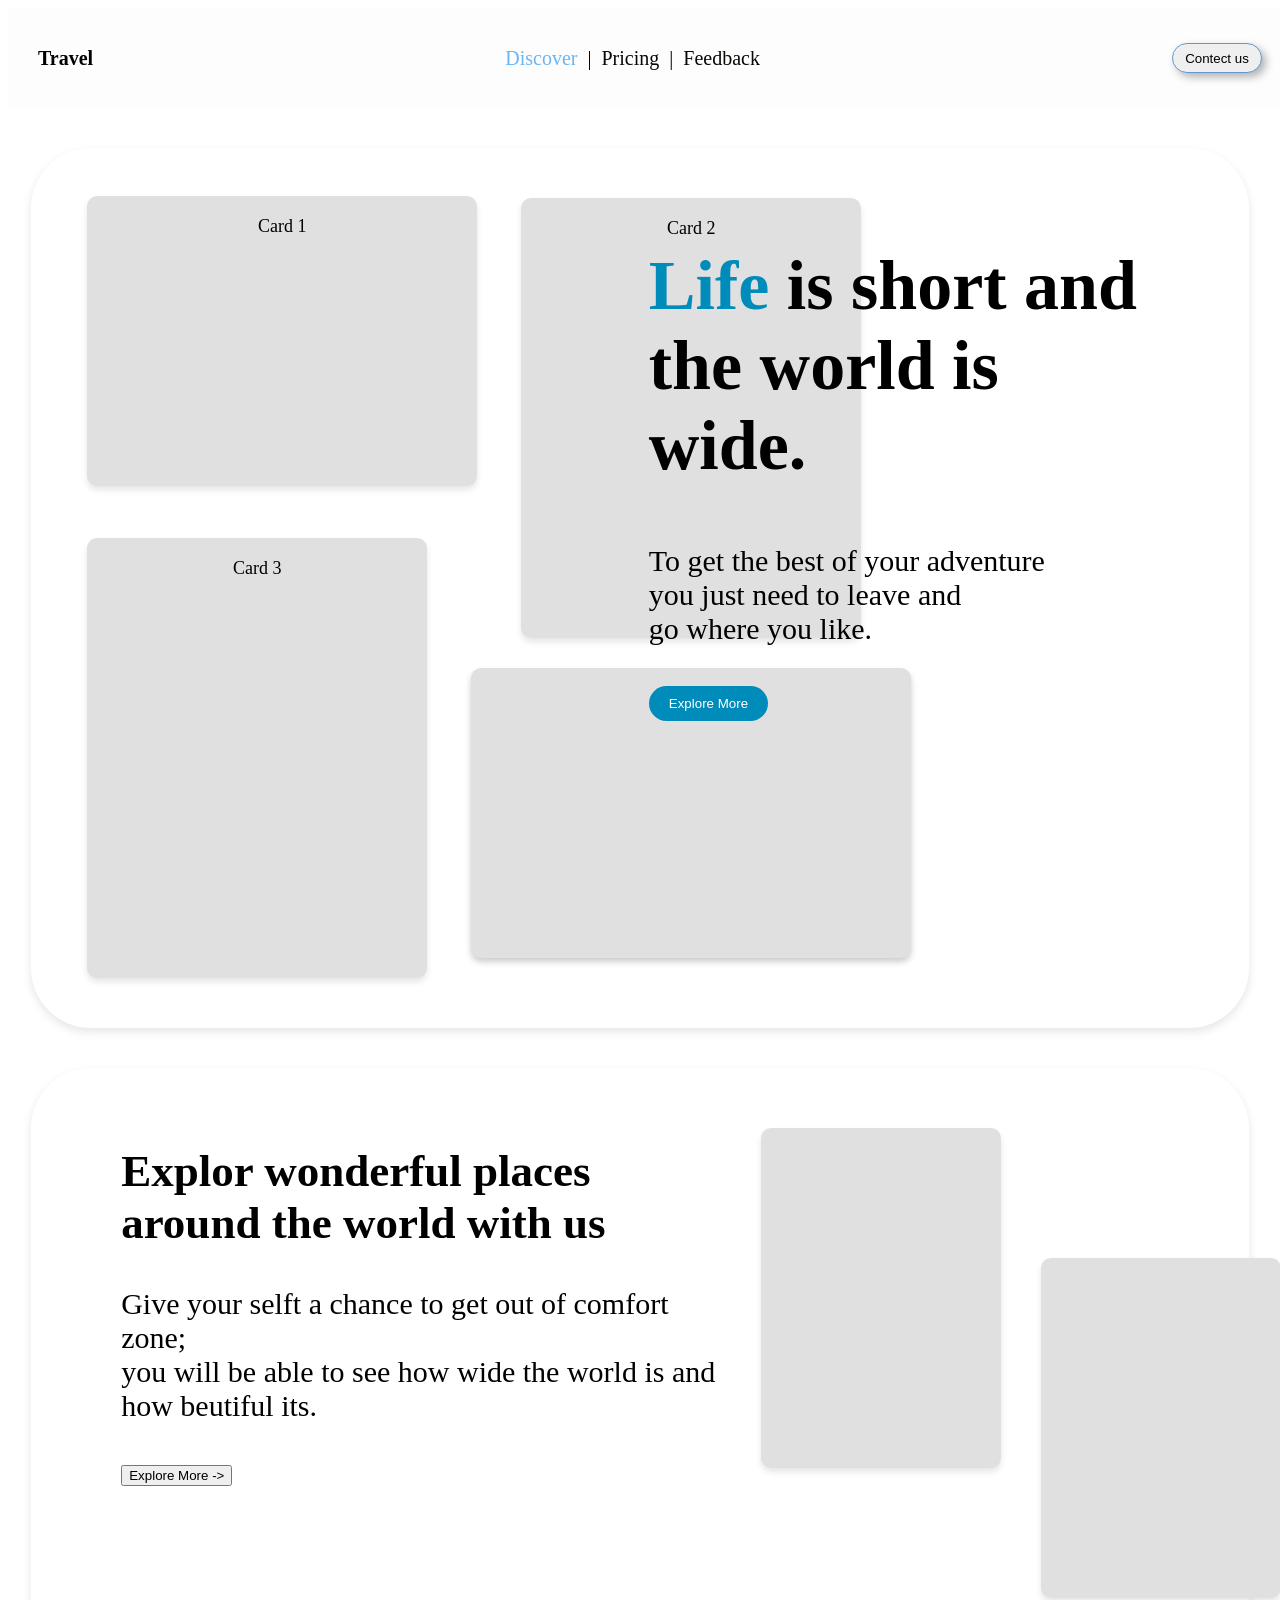
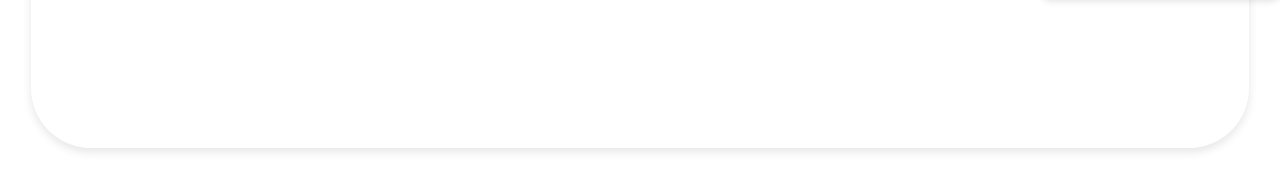
==== index.html @ d454048b "Davit" ====
<!DOCTYPE html>
<html lang="en">
<head>
    <meta charset="UTF-8">
    <meta name="viewport" content="width=device-width, initial-scale=1.0">
    <title>HomeWork003</title>
    <link rel="stylesheet" href="./Style.css/index.css">
</head>
<body>
    <nav class="link ">
       
            
       <div><p class="Bt1">Travel</p></div>
        

       <div> <a href="" class="a1">Discover</a>
        <P>|</P>
        <a href="" class="a2">Pricing</a>
        <p>|</p>
        <a href="" class="a3">Feedback</a></div>
       
      <div>  <button class="Bt2">Contect us</button></div>
          
     
    </nav>

    <section>
        <div class="sidebar">
            <a href="#" class="active">Latest</a>
            <a href="#">Popular</a>
            <a href="#">All</a>
        </div>
        
         <div class="container">
            
            <div class="content">
                <div class="card1">Card 1</div>
                <div class="card2">Card 2</div>
                <div class="card3">Card 3</div>
                <div class="card4">Card 4</div>
            </div>
            <div class="text-section">
                <h1><span style="color: #008cba;">Life</span> is short and the world is wide.</h1>
                <p class="text2">To get the best of your adventure <br> you just need to leave and <br> go where you like.</p>
                <button class="explore-btn">Explore More</button>
                
            </div>
    </section>


    <section>
        <div class="container-section2">
            <div class="section2-text">
                <h1>Explor wonderful places <br>around the world with us </h1>
                <p>Give your selft a chance to get out of comfort zone;<br>
                you will be able to see how wide the world is and <br>how beutiful its.</p>
                <button>Explore More -></button>
            </div>
            <div class="secction2-img">
                <div class="section2-div1"></div>
                <div class="section2-div2"></div>
                <div class="section2-div3"></div>
            </div>
        </div>
    </section>
</body>
</html>
---- Style.css/index.css ----
.link {
    display: flex;
    justify-content: space-between;
    align-items: center;
    width: 100%;
    background-color: #f1f1f12e;
    padding: 10px;
    height: 80px;
    position: sticky; 
    top: 0; 
    z-index: 10; 
   
}


.link div {
  
    padding: 20px 20px;
    text-align: center;
    font-size: 20px;
    display: flex;
    align-items: center;
}


.a1{
    text-decoration: none;
    color: #6ab6f4;
    font-size: 20px;
    margin: 0 10px;
}
.a2{
    text-decoration: none;
    color:#080804;
    font-size: 20px;
    margin: 0 10px;
}
.a3{
    text-decoration: none;
    color:#080804;
    font-size: 20px;
    margin: 0 10px;
}
a:hover{
   text-decoration: underline;
}

.Bt1{
    font-weight: bold;
    font-size: 20px;

}

.Bt2{
    border: 1px solid #6397d2;
    width: 90px;
    height: 30px;
    border-radius: 20px;
    box-shadow: 4px 4px 8px rgba(0, 0, 0, 0.3);
}
.Bt2:hover{
    background-color: #6ab6f4;
    color: #fcfefe;
}
.container {
    position: relative;
    width: 90%;
    max-width: 1600px;
    margin: 40px auto;
    background-color: #ffffff;
    border-radius: 10px;
    box-shadow: 0px 4px 10px rgba(0, 0, 0, 0.1);
    padding: 40px;
    border-radius: 60px;
    height: 800px;
}
.sidebar {
    margin-left: 40px;
    position: absolute;
    left: 20px;
    top: 50%;
    display: flex;
    flex-direction: row;
    gap: 10px;
    text-align: center;
    writing-mode: sideways-lr;
}
.sidebar a {
    text-decoration: none;
    color: black;
    padding: 10px;
    font-weight: bold;
    border-radius: 5px;
}

.content {
    position: relative;
    justify-content: center;
    gap: 20px;
    padding-left: 100px;
    max-width: 500px;
}

.text-section {
    width: 700px;
    position: absolute;
    right: 100px;
    max-width: 400px;
    text-align: left;
    max-width: 500px;
    
    
}
.text-section h1 {
   
    font-size: 70px;
    font-weight: bold;
}
.text-section h1 span {
    color: #008cba;
}
.text2{
    font-size:30px ;
}
.explore-btn {
    background-color: #008cba;
    color: white;
    padding: 10px 20px;
    border: none;
    border-radius: 20px;
    cursor: pointer;
    margin-top: 10px;
}
.controls {
    display: flex;
    gap: 10px;
    margin-top: 20px;
}
.circle {
    width: 10px;
    height: 10px;
    border-radius: 50%;
    background-color: #008cba;
    cursor: pointer;
}
.card1 {
    width: 350px;
    height: 250px;
    background-color: #e0e0e0;
    border-radius: 10px;
    padding: 20px;
    text-align: center;
    box-shadow: 0 4px 6px rgba(0, 0, 0, 0.1);
    position: absolute;
    top: 8px;
    left: 16px;
    font-size: 18px;
}
.card2 {
    width: 300px;
    height: 400px;
    background-color: #e0e0e0;
    border-radius: 10px;
    padding: 20px;
    text-align: center;
    box-shadow: 0 4px 6px rgba(0, 0, 0, 0.1);
    position: absolute;
    top: 10px;
    left: 450px;
    font-size: 18px;
}
.card3 {
    width: 300px;
    height: 400px;
    background-color: #e0e0e0;
    border-radius: 10px;
    padding: 20px;
    text-align: center;
    box-shadow: 0 4px 6px rgba(0, 0, 0, 0.1);
    position: absolute;
    top: 350px;
    left: 16px;
    font-size: 18px;
}
.card4 {
    width: 400px;
    height: 250px;
    background-color: #e0e0e0;
    border-radius: 10px;
    padding: 20px;
    text-align: center;
    box-shadow: 0 4px 6px rgba(0, 0, 0, 0.2);
    position: absolute;
    top: 480px;
    left: 400px;
    font-size: 18px;
}

 
.container-section2{
    position: relative;
    width: 90%;
    max-width: 1600px;
    margin: 40px auto;
    background-color: #ffffff;
    border-radius: 10px;
    box-shadow: 0px 4px 10px rgba(0, 0, 0, 0.1);
    padding: 40px;
    border-radius: 60px;
    height: 600px;
}
.section2-text{
    width: 600px;
    position: absolute;
    left: 90px;
    display: inline-block;
    text-align: left;
    max-width: 600px;
    font-size: 30px;

}

.secction2-img{
    width: 800px;
    position: absolute;
    left: 330px;
    max-width: 800px;
    text-align: center;
    display: inline-block;
    
}
.section2-div1{
    width: 200px;
    height: 300px;
    background-color: #e0e0e0;
    border-radius: 10px;
    padding: 20px;
    box-shadow: 0 4px 6px rgba(0, 0, 0, 0.1);
    position: absolute;
    top: 20px;
    font-size: 18px;
    display: inline-block;


}
.section2-div2{
      width: 200px;
    height: 300px;
    background-color: #e0e0e0;
    border-radius: 10px;
    padding: 20px;
    box-shadow: 0 4px 6px rgba(0, 0, 0, 0.1);
    position: absolute;
    top: 150px;
    font-size: 18px;
    display: inline-block;
    left: 680px;
    
    
}
.section2-div3{
    width: 200px;
    height: 300px;
    background-color: #e0e0e0;
    border-radius: 10px;
    padding: 20px;
    box-shadow: 4px 4px 6px rgba(0, 0, 0, 0.345);
    position: absolute;
    top: 80px;
    font-size: 18px;
    display: inline-block;
    left: 950px;
    
}
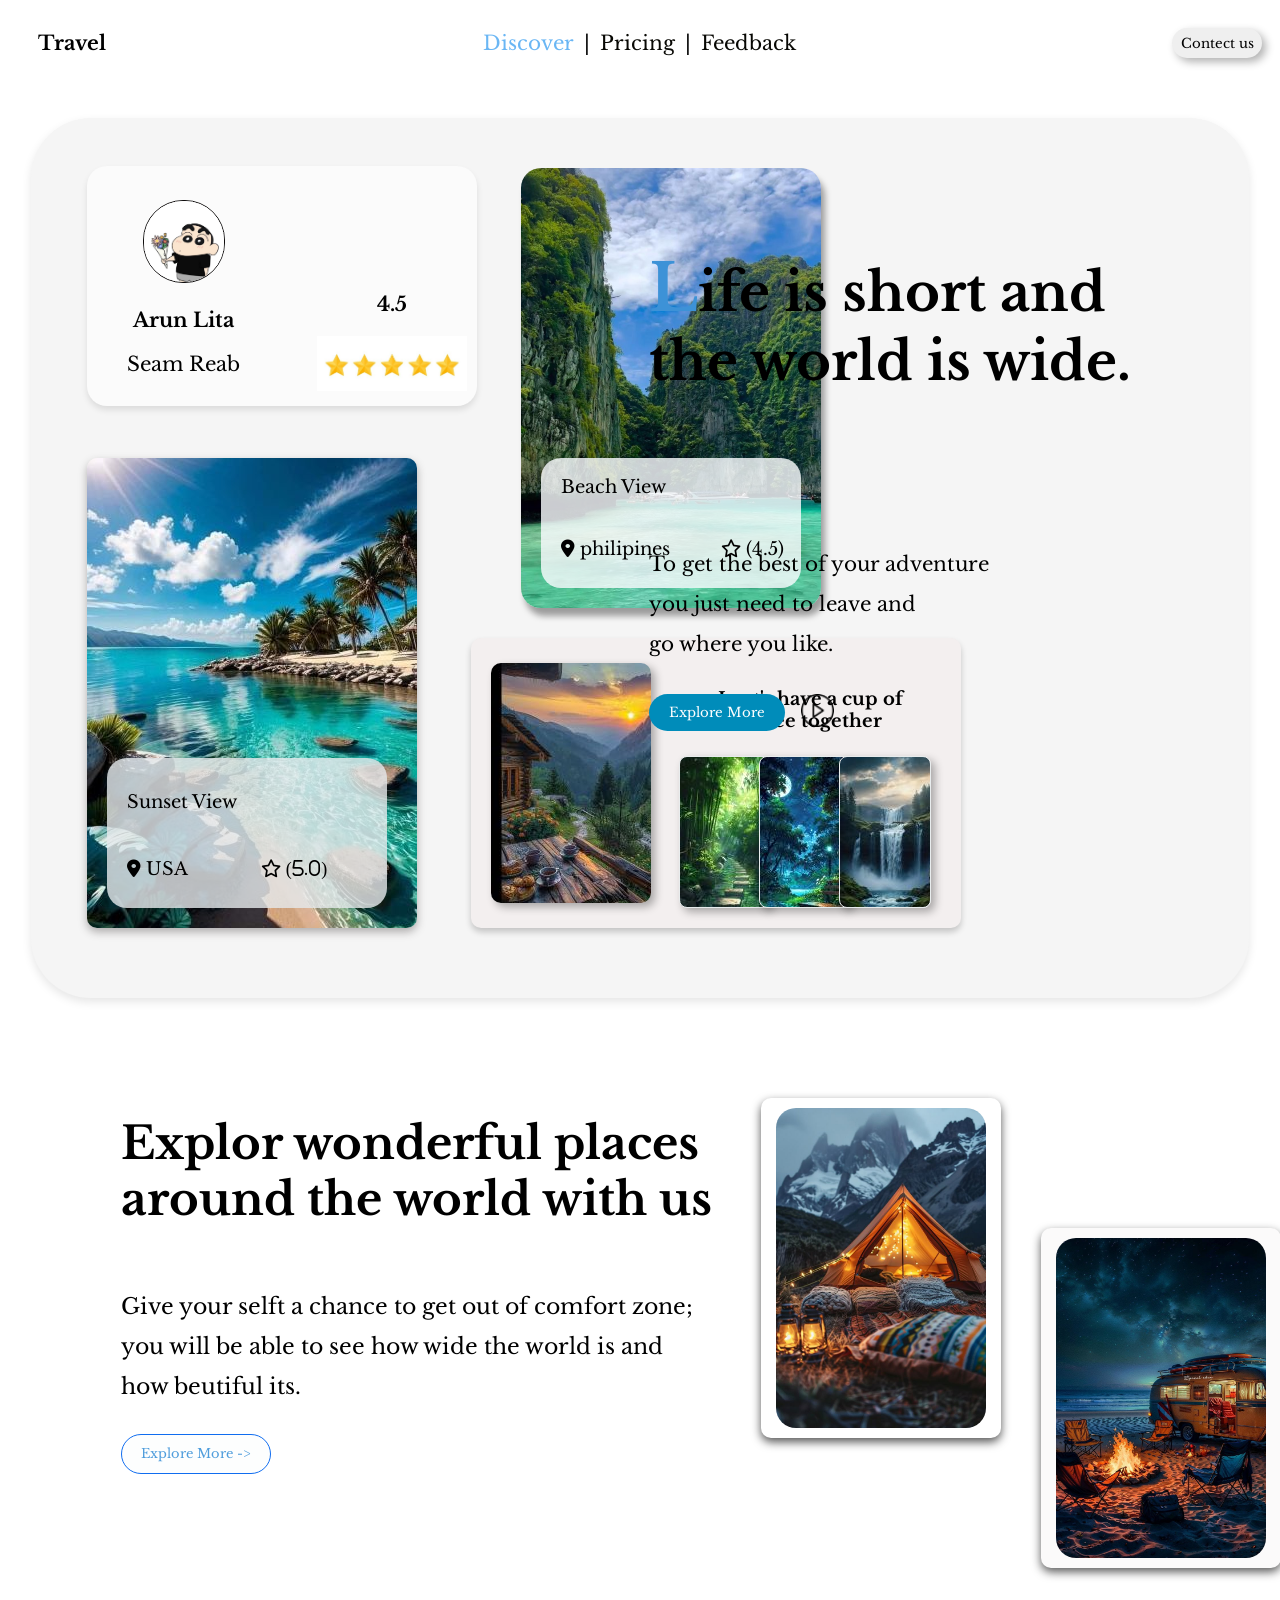
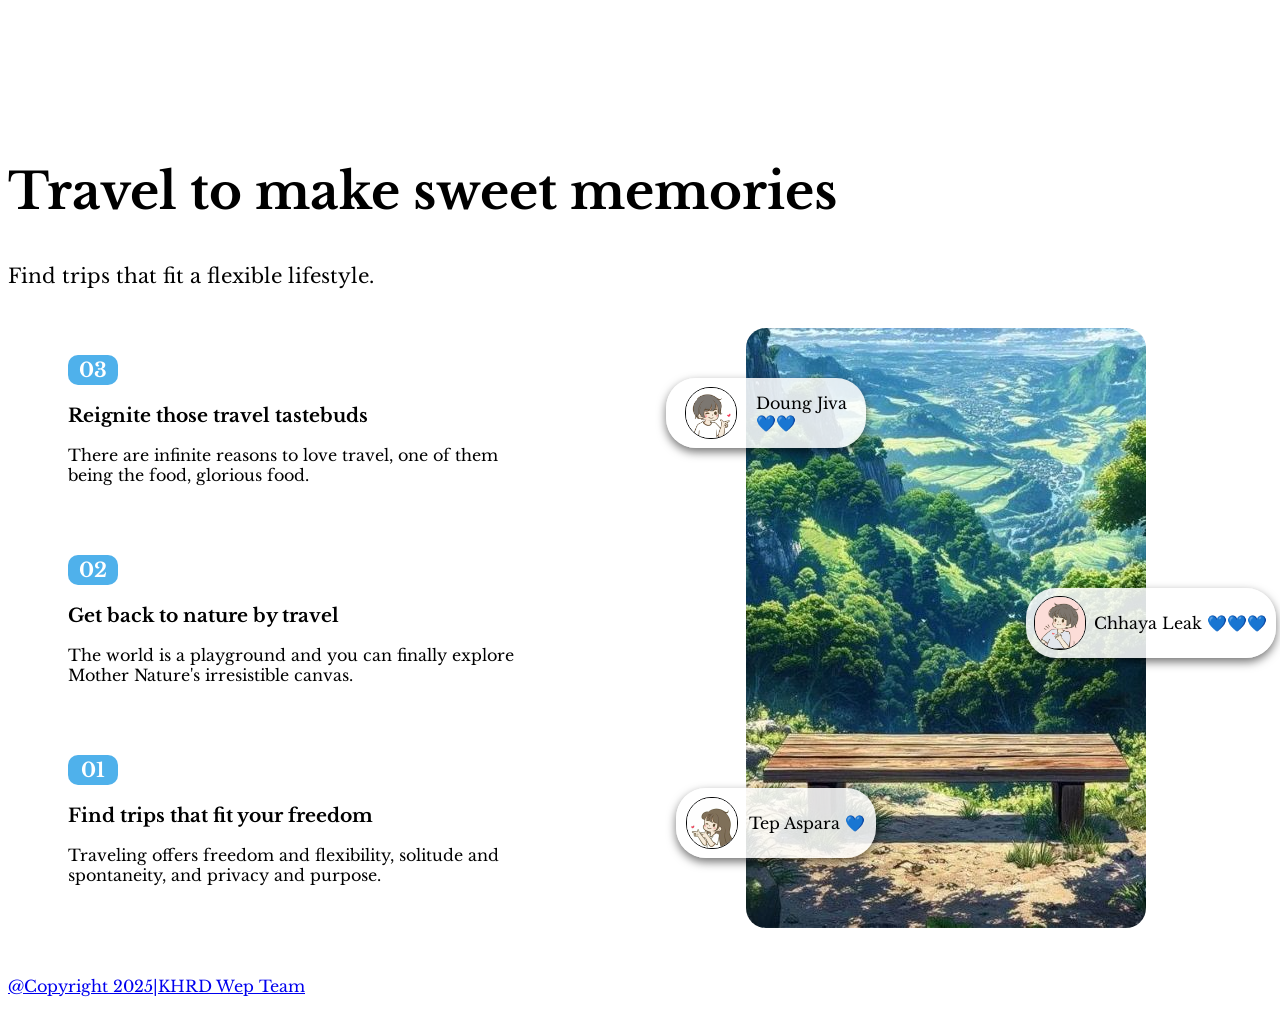
==== commit aa7f2c07: "Vit" ====
--- a/index.html
+++ b/index.html
@@ -5,6 +5,14 @@
     <meta name="viewport" content="width=device-width, initial-scale=1.0">
     <title>HomeWork003</title>
     <link rel="stylesheet" href="./Style.css/index.css">
+    <link rel="preconnect" href="https://fonts.googleapis.com">
+<link rel="preconnect" href="https://fonts.gstatic.com" crossorigin>
+<link href="https://fonts.googleapis.com/css2?family=Libre+Baskerville:ital,wght@0,400;0,700;1,400&family=Poppins:ital,wght@0,100;0,200;0,300;0,400;0,500;0,600;0,700;0,800;0,900;1,100;1,200;1,300;1,400;1,500;1,600;1,700;1,800;1,900&display=swap" rel="stylesheet">
+
+<link rel="stylesheet" href="https://cdnjs.cloudflare.com/ajax/libs/font-awesome/6.7.2/css/all.min.css" 
+integrity="sha512-Evv84Mr4kqVGRNSgIGL/F/aIDqQb7xQ2vcrdIwxfjThSH8CSR7PBEakCr51Ck+w+/U6swU2Im1vVX0SVk9ABhg==" 
+crossorigin="anonymous" referrerpolicy="no-referrer" /> 
+
 </head>
 <body>
     <nav class="link ">
@@ -26,23 +34,57 @@
 
     <section>
         <div class="sidebar">
+            
+            <a href="#" class="sidebar-1">Popular</a>
             <a href="#" class="active">Latest</a>
-            <a href="#">Popular</a>
-            <a href="#">All</a>
+            <a href="#" class="sidebar-3">All</a>
         </div>
-        
+
          <div class="container">
             
             <div class="content">
-                <div class="card1">Card 1</div>
-                <div class="card2">Card 2</div>
-                <div class="card3">Card 3</div>
-                <div class="card4">Card 4</div>
+                <div class="card1">
+                    <div class="card1-div1">
+                        <img src="./image/profile.png" alt="profile" class="image1">
+                        <p><b>Arun Lita</b></p>
+                        <p>Seam Reab</p>
+                    </div>
+                    <div class="card1-div2">
+                        <p><b>4.5</b></p>
+                        <img src="./image/rateStar.png" alt="rateStar" class="image2">
+                    </div>
+                </div>
+                <div class="card2">
+                    <div class="inner-card2">
+                        <p class="inner-card2-text">Beach View </p>
+                        <p class="inner-card2-text2">  <i class="fa-solid fa-location-dot"></i>   philipines &emsp; &emsp;  <i class="fa-regular fa-star"> </i> (4.5)</p>
+                     
+                    </div>
+                        
+                </div>
+                <div class="card3">
+                    <div class="inner-card3">
+                        <p class="inner-card3-text1">Sunset View</p>
+                        <p class="inner-card2-text2">  <i class="fa-solid fa-location-dot"></i>   USA &emsp; &emsp; &emsp; <i class="fa-regular fa-star"> (5.0)</i></p>
+                    </div>
+                </div>
+
+                <div class="card4">
+                    <div class="inner-card4-div1"></div>
+                    <div class="inner-card4-div2">
+                        <div class="text-div4-section2"><b>Laet's have a cup of <br> coffee together</b></div>
+                        <div class="inner-div5-section2"></div>
+                        <div class="inner-div6-section2"></div>
+                        <div class="inner-div7-section2"></div>
+
+                    </div>
+                </div>
             </div>
             <div class="text-section">
-                <h1><span style="color: #008cba;">Life</span> is short and the world is wide.</h1>
+                <h1 class="h1">Life is short and the world is wide.</h1>
                 <p class="text2">To get the best of your adventure <br> you just need to leave and <br> go where you like.</p>
                 <button class="explore-btn">Explore More</button>
+                <img src="./image/play (1).png" alt="play" class="icon-play">
                 
             </div>
     </section>
@@ -51,17 +93,62 @@
     <section>
         <div class="container-section2">
             <div class="section2-text">
-                <h1>Explor wonderful places <br>around the world with us </h1>
-                <p>Give your selft a chance to get out of comfort zone;<br>
+                <h1 class="h2">Explor wonderful places <br>around the world with us </h1>
+                <p class="p2">Give your selft a chance to get out of comfort zone;<br>
                 you will be able to see how wide the world is and <br>how beutiful its.</p>
-                <button>Explore More -></button>
+                <button class="bt-section2">Explore More -></button>
             </div>
             <div class="secction2-img">
-                <div class="section2-div1"></div>
-                <div class="section2-div2"></div>
-                <div class="section2-div3"></div>
+                <div class="section2-div1"> <img src="./image/camping1.jpg" alt="camping1" class="camping1"></div>
+                <div class="section2-div2"><img src="./image/camping3.jpg" alt="camping3" class="camping3"></div>
+                <div class="section2-div3"><img src="./image/camping2.jpg" alt="camping2" class="camping2"></div>
             </div>
         </div>
     </section>
+
+    <section class="section3">
+        <div class="container-section">
+           <div class="header-sectin3">
+            <h1 class="header-sectin3-h1">Travel to make sweet memories</h1>
+            <p class="header-sectin3-p">Find trips that fit a flexible lifestyle.</p>
+           </div>
+
+           <div class="text-section-section3-container">
+            <div class="text-section-section3">
+              
+                <div class="sectio3-text1">
+                    <button>01</button>
+                    <h3> Find trips that fit your freedom</h3>
+                    <p>Traveling offers freedom and flexibility, solitude and <br> spontaneity, and privacy and purpose.</p>
+                </div>
+                <div class="sectio3-text2">
+                    <button>02</button>
+                    <h3> Get back to nature by travel</h3>
+                    <p>The world is a playground and you can finally explore <br> Mother Nature's irresistible canvas.</p>    
+                </div>
+                <div class="sectio3-text3">
+                    <button>03</button>
+                    <h3> Reignite those travel tastebuds</h3>
+                    <p>There are infinite reasons to love travel, one of them <br> being the food, glorious food.</p>
+                </div>
+               
+               
+            </div>
+            <div class="image-section3">
+                <div class="image-section-section3"></div>
+                <div class="user-comment1 ">
+                     <img src="./image/last-1.jpg" alt="" class="last-img"> 
+                    <p> Doung Jiva <br> 💙💙</p></div>
+                <div class="user-comment2"> 
+                    <img src="./image/last2.jpg" alt="" class="last-img2"> Tep Aspara 💙</div>
+                <div class="user-comment3 "> <img src="./image/lastimage3.jpg" alt="" class="last-img3" > 
+                    Chhaya Leak 💙💙💙</div>
+            </div>
+        </div>
+           </div>
+    </section>
+
+    <footer>
+        <p class="last-text"><a href="#">@Copyright 2025|KHRD Wep Team</a></p></footer>
 </body>
 </html>
--- a/Style.css/index.css
+++ b/Style.css/index.css
@@ -3,14 +3,27 @@
     justify-content: space-between;
     align-items: center;
     width: 100%;
-    background-color: #f1f1f12e;
+    background-color: #ffffff81;
     padding: 10px;
-    height: 80px;
+    height: 50px;
     position: sticky; 
     top: 0; 
     z-index: 10; 
    
 }
+*{
+    font-family: "Libre Baskerville", serif;
+ 
+}
+.h1::first-letter{
+    color: #3d92d7;
+    font-size: 65px;
+}
+.h1{
+    margin-top: 80px;
+    font-size: 53px;
+    
+}
 
 
 .link div {
@@ -21,7 +34,9 @@
     display: flex;
     align-items: center;
 }
-
+a:active {
+    color: #f15532;
+  }
 
 .a1{
     text-decoration: none;
@@ -52,7 +67,7 @@
 }
 
 .Bt2{
-    border: 1px solid #6397d2;
+    border: none;
     width: 90px;
     height: 30px;
     border-radius: 20px;
@@ -62,12 +77,15 @@
     background-color: #6ab6f4;
     color: #fcfefe;
 }
+.Bt2:active {
+    border: 1px solid #060708;
+  }
 .container {
     position: relative;
     width: 90%;
     max-width: 1600px;
     margin: 40px auto;
-    background-color: #ffffff;
+    background-color: #F5F5F5;
     border-radius: 10px;
     box-shadow: 0px 4px 10px rgba(0, 0, 0, 0.1);
     padding: 40px;
@@ -85,8 +103,19 @@
     text-align: center;
     writing-mode: sideways-lr;
 }
+.sidebar-1{
+    text-decoration: none;
+}
+.sidebar-3{
+    text-decoration: none;
+}
+.sidebar-1:hover{
+    text-decoration: none;
+}
+.sidebar-3:hover{
+    text-decoration: none;
+}
 .sidebar a {
-    text-decoration: none;
     color: black;
     padding: 10px;
     font-weight: bold;
@@ -102,25 +131,19 @@
 }
 
 .text-section {
-    width: 700px;
+    width: 900px;
     position: absolute;
     right: 100px;
     max-width: 400px;
     text-align: left;
     max-width: 500px;
-    
-    
-}
-.text-section h1 {
-   
-    font-size: 70px;
-    font-weight: bold;
-}
-.text-section h1 span {
-    color: #008cba;
-}
+    top: 50px;   
+}
+
 .text2{
-    font-size:30px ;
+    margin-top: 150px;
+    font-size:20px ;
+    line-height: 40px;
 }
 .explore-btn {
     background-color: #008cba;
@@ -130,6 +153,17 @@
     border-radius: 20px;
     cursor: pointer;
     margin-top: 10px;
+}
+.icon-play{
+  
+    width: 33px;
+    position: absolute;
+    right: 315px;
+    bottom: 4px;
+    border-radius: 15px;
+}
+.icon-play:hover{
+    background-color: #a2c7eb;
 }
 .controls {
     display: flex;
@@ -145,9 +179,9 @@
 }
 .card1 {
     width: 350px;
-    height: 250px;
-    background-color: #e0e0e0;
-    border-radius: 10px;
+    height: 200px;
+    background-color: #FBFBFB;
+    border-radius: 20px;
     padding: 20px;
     text-align: center;
     box-shadow: 0 4px 6px rgba(0, 0, 0, 0.1);
@@ -155,37 +189,98 @@
     top: 8px;
     left: 16px;
     font-size: 18px;
+    display: flex;
+    flex-direction: row;
+    font-size: 20px;
+}
+.image1{
+    width: 80px;
+    border-radius: 40px;
+     
+    border: 1px solid #100e0e;
+    
+}
+.image2{
+    width: 150px;
+}
+.card1-div1{
+
+    width: 175px;
+    position: absolute;
+    left: 9px;
+    bottom: 10px;
+
+}
+.card1-div2{
+   
+    position: absolute;
+    right: 10px;
+    bottom: 10px;
+    
 }
 .card2 {
-    width: 300px;
+     width: 260px;
     height: 400px;
-    background-color: #e0e0e0;
-    border-radius: 10px;
-    padding: 20px;
-    text-align: center;
-    box-shadow: 0 4px 6px rgba(0, 0, 0, 0.1);
+    border-radius: 10px;
+    padding: 20px;
+    text-align: center;
+    box-shadow: 4px 8px 6px rgba(0, 0, 0, 0.363);
     position: absolute;
     top: 10px;
     left: 450px;
     font-size: 18px;
+    background-image: url("/image/div2image.png");
+    border-radius: 20px;
+}
+.inner-card2{
+    width: 260px;
+    height: 130px;
+    background-color: #fafdffce;
+    border-radius: 20px;
+    position: absolute;
+    bottom: 20px;
+
+}
+.inner-card2-text{
+    position: absolute;
+    left: 20px;
+}
+.inner-card2-text2{
+    position: absolute;
+    left: 20px;
+    bottom: 10px;
 }
 .card3 {
-    width: 300px;
-    height: 400px;
-    background-color: #e0e0e0;
-    border-radius: 10px;
-    padding: 20px;
-    text-align: center;
-    box-shadow: 0 4px 6px rgba(0, 0, 0, 0.1);
-    position: absolute;
-    top: 350px;
+    width: 290px;
+    height: 430px;
+    border-radius: 10px;
+    padding: 20px;
+    text-align: center;
+    box-shadow: 0 4px 8px rgba(54, 48, 48, 0.37);
+    position: absolute;
+    top: 300px;
     left: 16px;
     font-size: 18px;
+    background-image: url("/image/imagdiv3.jpg");
+}
+.inner-card3{
+    width: 280px;
+    height: 150px;
+    background-color: #e5e9ebce;
+    border-radius: 20px;
+    position: absolute;
+    bottom: 20px;
+}
+.inner-card3-text1{
+    top: 15px;
+    position: absolute;
+
+    left: 20px;
 }
 .card4 {
-    width: 400px;
+    width: 450px;
     height: 250px;
-    background-color: #e0e0e0;
+    background-color: #f3efef;
     border-radius: 10px;
     padding: 20px;
     text-align: center;
@@ -195,18 +290,66 @@
     left: 400px;
     font-size: 18px;
 }
-
+.inner-card4-div1{
+    width: 160px;
+    height: 240px;
+    background-image: url("/image/imagediv4.jpg");
+    border-radius: 10px;
+    position: absolute;
+    bottom: 25px;
+    box-shadow: 4px 4px 8px rgba(0, 0, 0, 0.311);
  
+    
+}
+.inner-div5-section2{
+    width: 90px;
+    height: 150px;
+    background-color: #008cba;
+    position: absolute;
+    bottom: 20px;
+    right: 190px;
+    border-radius: 8px;
+    box-shadow: 4px 4px 8px rgba(0, 0, 0, 0.311);
+    background-image: url("/image/innerimag1.jpg");
+    border: 1px solid #e8eced ;
+}
+.inner-div6-section2{
+    width: 90px;
+    height: 150px;
+    position: absolute;
+    bottom: 20px;
+    right: 110px;
+    border-radius: 8px;
+    box-shadow: 4px 4px 8px rgba(0, 0, 0, 0.311);
+    background-image: url("/image/innerImage2.jpg ");
+    border: 1px solid #e8eced ;
+}
+.inner-div7-section2{
+    width: 90px;
+    height: 150px;
+    position: absolute;
+    bottom: 20px;
+    right: 30px;
+    border-radius: 8px;
+    box-shadow: 4px 4px 8px rgba(0, 0, 0, 0.311);
+    background-image: url("/image/innerImage3.jpg");
+    border: 1px solid #e8eced ;
+}
+.text-div4-section2{
+    width: 300px;
+    height: 50px;
+    font-size: 18px;
+    position: absolute;
+    right: 1px;
+    top: 50px;
+}
 .container-section2{
     position: relative;
     width: 90%;
     max-width: 1600px;
     margin: 40px auto;
-    background-color: #ffffff;
-    border-radius: 10px;
-    box-shadow: 0px 4px 10px rgba(0, 0, 0, 0.1);
+    border-radius: 10px;
     padding: 40px;
-    border-radius: 60px;
     height: 600px;
 }
 .section2-text{
@@ -232,43 +375,225 @@
 .section2-div1{
     width: 200px;
     height: 300px;
-    background-color: #e0e0e0;
-    border-radius: 10px;
-    padding: 20px;
-    box-shadow: 0 4px 6px rgba(0, 0, 0, 0.1);
+    background-color: #ffffff;
+    border-radius: 10px;
+    padding: 20px;
+    box-shadow: 0 4px 10px rgba(0, 0, 0, 0.665);
     position: absolute;
     top: 20px;
     font-size: 18px;
     display: inline-block;
-
-
+    transition: 0.5s;
+}
+.section2-div1:hover{
+    transform: scale(1.1);
+   
+}
+.camping1{
+    position: absolute;
+    top: 10px;
+    border-radius: 20px;
+    width: 210px;
+    height: 320px;
+    left: 15px;
 }
 .section2-div2{
-      width: 200px;
+     width: 200px;
     height: 300px;
-    background-color: #e0e0e0;
-    border-radius: 10px;
-    padding: 20px;
-    box-shadow: 0 4px 6px rgba(0, 0, 0, 0.1);
+    background-color: #fbfafa;
+    border-radius: 10px;
+    padding: 20px;
+    box-shadow: 0 4px 10px rgba(0, 0, 0, 0.643);
     position: absolute;
     top: 150px;
     font-size: 18px;
     display: inline-block;
     left: 680px;
-    
-    
+    transition: 0.5s;
+}
+.section2-div2:hover{
+    transform: scale(1.1);
+   
+}
+.camping3{
+    position: absolute;
+    top: 10px;
+    border-radius: 20px;
+    width: 210px;
+    height: 320px;
+    left: 15px;
+}
+.camping2{
+    position: absolute;
+    top: 10px;
+    border-radius: 20px;
+    width: 210px;
+    height: 320px;
+    left: 15px;
 }
 .section2-div3{
     width: 200px;
     height: 300px;
-    background-color: #e0e0e0;
-    border-radius: 10px;
-    padding: 20px;
-    box-shadow: 4px 4px 6px rgba(0, 0, 0, 0.345);
+    background-color: #fbfafa;
+    border-radius: 10px;
+    padding: 20px;
+    box-shadow: 0 4px 10px rgba(0, 0, 0, 0.545);
     position: absolute;
     top: 80px;
     font-size: 18px;
     display: inline-block;
     left: 950px;
-    
-}+    transition: 0.5s;
+    
+}
+
+.bt-section2:hover{
+    background-color: #106df0;
+    color: #e8eced;
+}
+.section2-div3:hover{
+    transform: scale(1.1);
+   
+}
+.p2{
+    line-height: 40px;
+    margin-top: 60px;
+    font-size: 22px;
+}
+.bt-section2{
+    font-size: 13px;
+    background-color:#fdfefe ;
+    width: 150px;
+    height: 40px;
+    border-radius: 20px;
+    border: solid 1px #106df0;
+    color: #4f9ddc;
+    transition: 0.5s;
+}
+.bt-section2:active{
+    background-color: #f47c21;
+    border:1px solid #ef0f0f;
+}
+
+.container-section{
+    width: 90%;
+    max-width: 1800px;
+    height: 800px;
+ 
+    place-self: center;
+    
+}
+.text-section-section3{
+    display: flex;
+    flex-direction:column-reverse ;
+    width: 700px;
+    justify-content: space-around;
+  
+}
+
+.text-section-section3 button{
+        width: 50px;
+        height: 30px;
+        font-weight: bold;
+        font-size:20px;
+        background-color: #4fb1eb;
+        border-radius: 10px;
+        border: none;
+        color: white;
+}
+.header-sectin3 {
+    place-self: center;
+   
+}
+.header-sectin3-h1{
+    font-size: 50px;
+}
+.header-sectin3-p{
+    place-self: center;
+    font-size: 20px;
+}
+.image-section-section3{
+    width: 400px;
+    height: 600px;
+  
+}
+.text-section-section3-container{
+    margin-top: 40px;
+    display: flex;
+    padding-left: 60px;
+  
+}
+.image-section-section3{
+    background-image: url("/image/secton3.jpg");
+    background-position: bottom;
+    border-radius: 20px;
+    margin-left: 100px;
+    
+}
+.user-comment1{
+    background-color: #ffffffdb;
+    width: 200px;
+    height: 70px;
+    position: absolute;
+    top: 50px;
+    left: 20px;
+    align-items: center;
+    display: flex;
+    justify-content: space-evenly;
+    border-radius: 30px;
+    box-shadow: 0 4px 10px rgba(0, 0, 0, 0.545);
+}
+.image-section3{
+    position: relative;
+}
+.last-img{
+
+    width: 50px;
+    border-radius: 25px;
+    border: 1px solid #060708;
+}
+.user-comment2{
+    background-color: #ffffffdb;
+    width: 200px;
+    height: 70px;
+    position: absolute;
+    bottom: 70px;
+    left: 30px;
+    align-items: center;
+    display: flex;
+    justify-content: space-evenly;
+    border-radius: 30px;
+    box-shadow: 0 4px 10px rgba(0, 0, 0, 0.545);
+}
+.last-img2{
+
+    width: 50px;
+    border-radius: 25px;
+    border: 1px solid #060708;
+}
+.user-comment3{
+    background-color: #ffffffdb;
+    width: 250px;
+    height: 70px;
+    position: absolute;
+    bottom: 270px;
+right: -130px;
+    align-items: center;
+    display: flex;
+    justify-content: space-evenly;
+    border-radius: 30px;
+    box-shadow: 0 4px 10px rgba(0, 0, 0, 0.545);
+}
+.last-img3{
+
+    width: 50px;
+    border-radius: 25px;
+    border: 1px solid #060708;
+}
+footer{
+    width: 100%;
+   height: 50px;
+}
+.last-text{
+    place-self: center;
+}
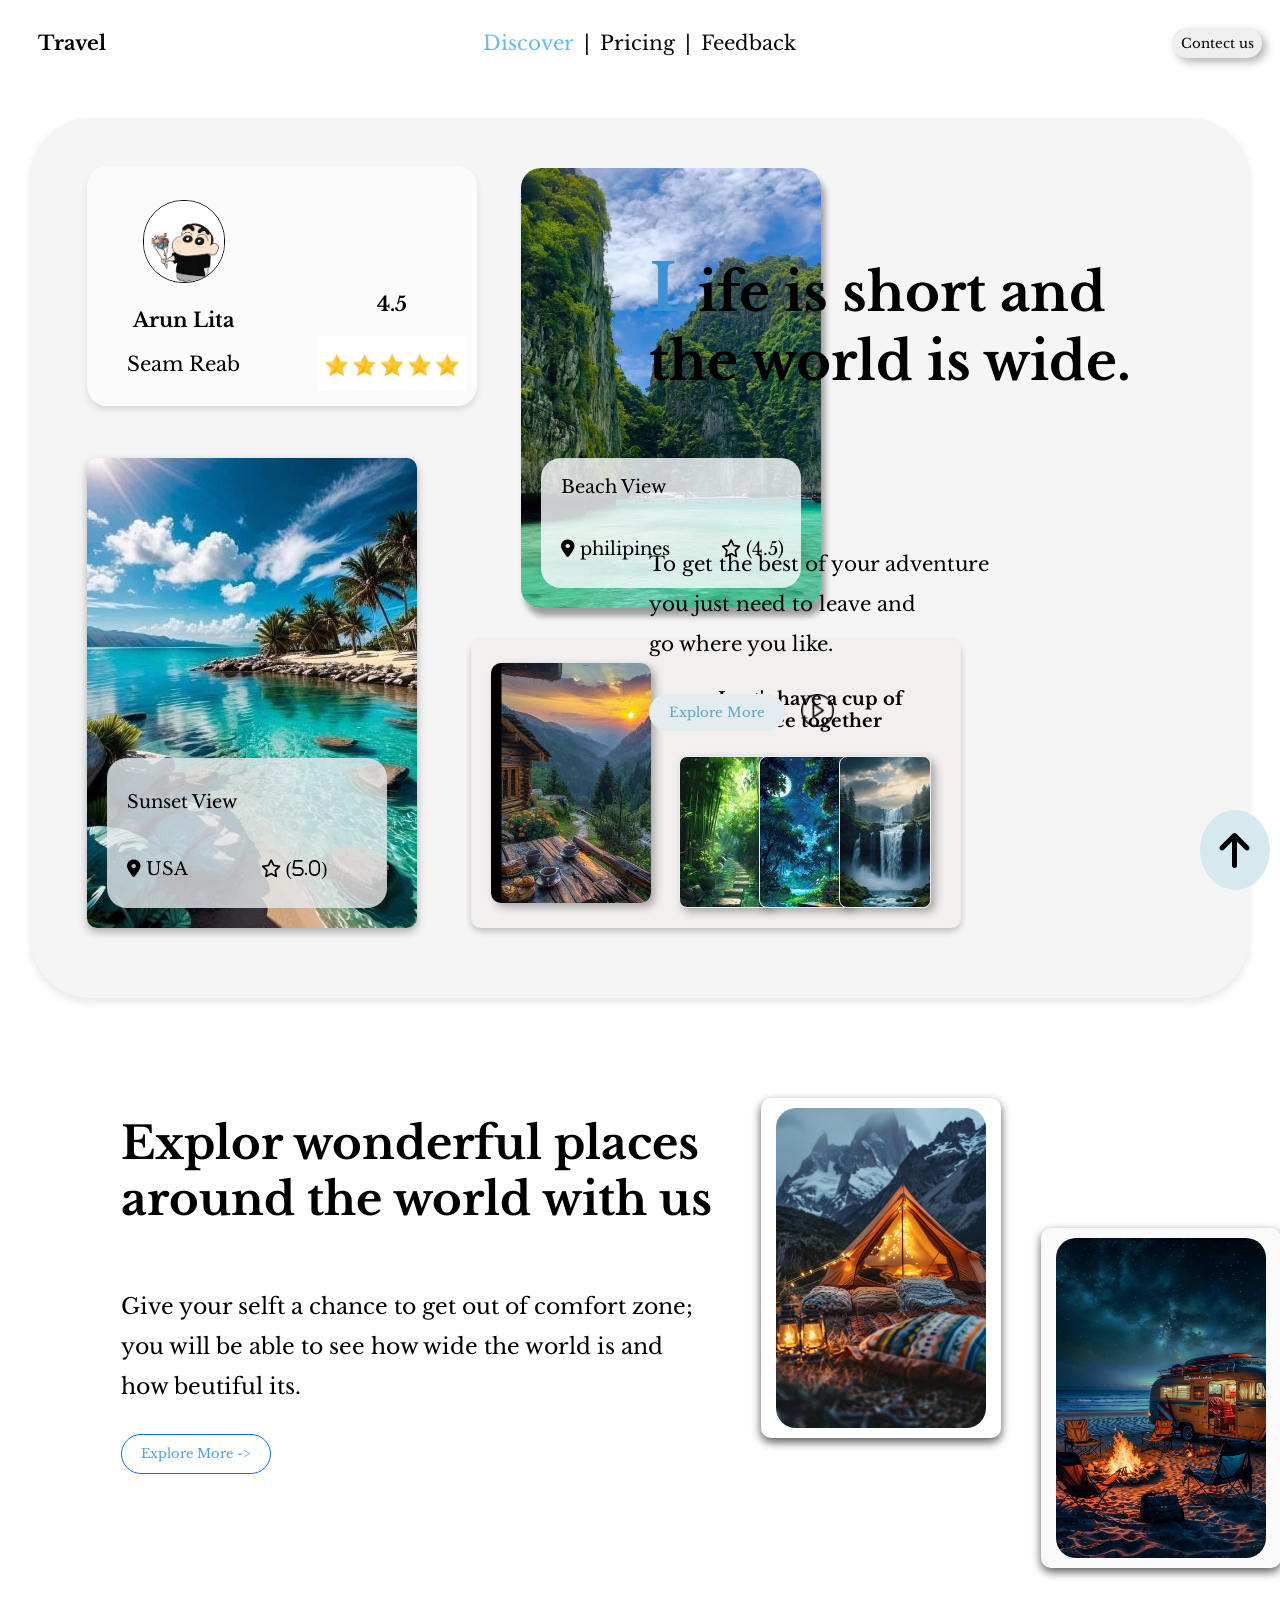
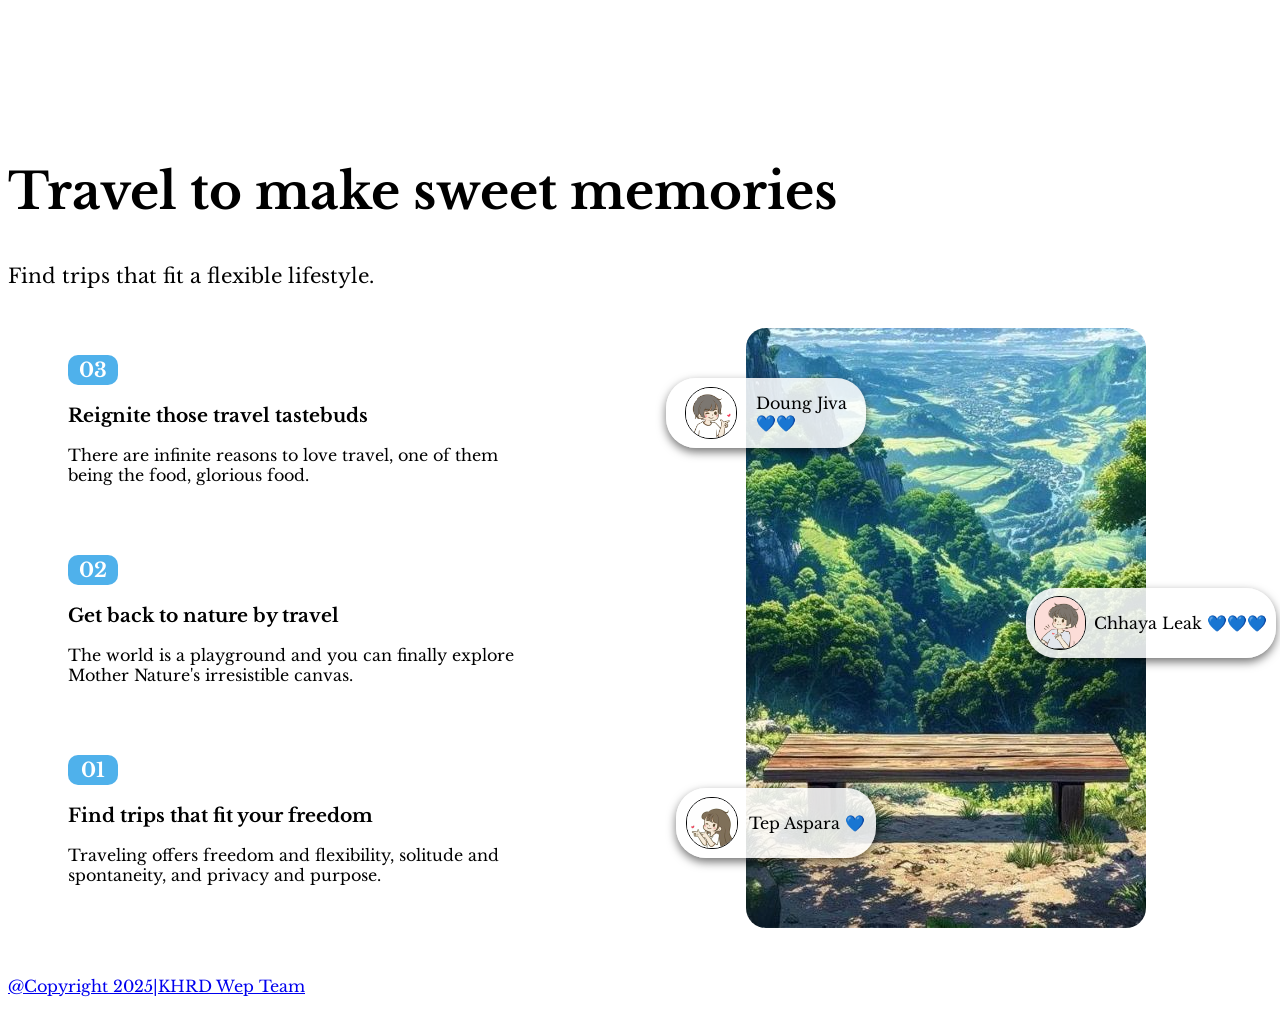
==== commit becfcf1e: "Wep03" ====
--- a/index.html
+++ b/index.html
@@ -147,7 +147,7 @@
         </div>
            </div>
     </section>
-
+                <div> <i class= "vit  fa-solid fa-arrow-up" ></i></div>
     <footer>
         <p class="last-text"><a href="#">@Copyright 2025|KHRD Wep Team</a></p></footer>
 </body>
--- a/Style.css/index.css
+++ b/Style.css/index.css
@@ -139,20 +139,25 @@
     max-width: 500px;
     top: 50px;   
 }
-
+ 
 .text2{
     margin-top: 150px;
     font-size:20px ;
     line-height: 40px;
 }
 .explore-btn {
-    background-color: #008cba;
-    color: white;
+    background-color: #e3edf0;
+    color: rgb(89, 165, 197);
     padding: 10px 20px;
     border: none;
     border-radius: 20px;
     cursor: pointer;
     margin-top: 10px;
+    transition: 0.5s;
+}
+.explore-btn:hover{
+    color: #e8eced;
+    background-color: #5697bc;
 }
 .icon-play{
   
@@ -597,3 +602,12 @@
 .last-text{
     place-self: center;
 }
+.vit{
+    background-color: #d5e9ef;
+   right: 10px;
+    font-size: 40px;
+    padding: 20px;
+    border-radius: 50%;
+    position:fixed;
+    bottom: 10px;
+}
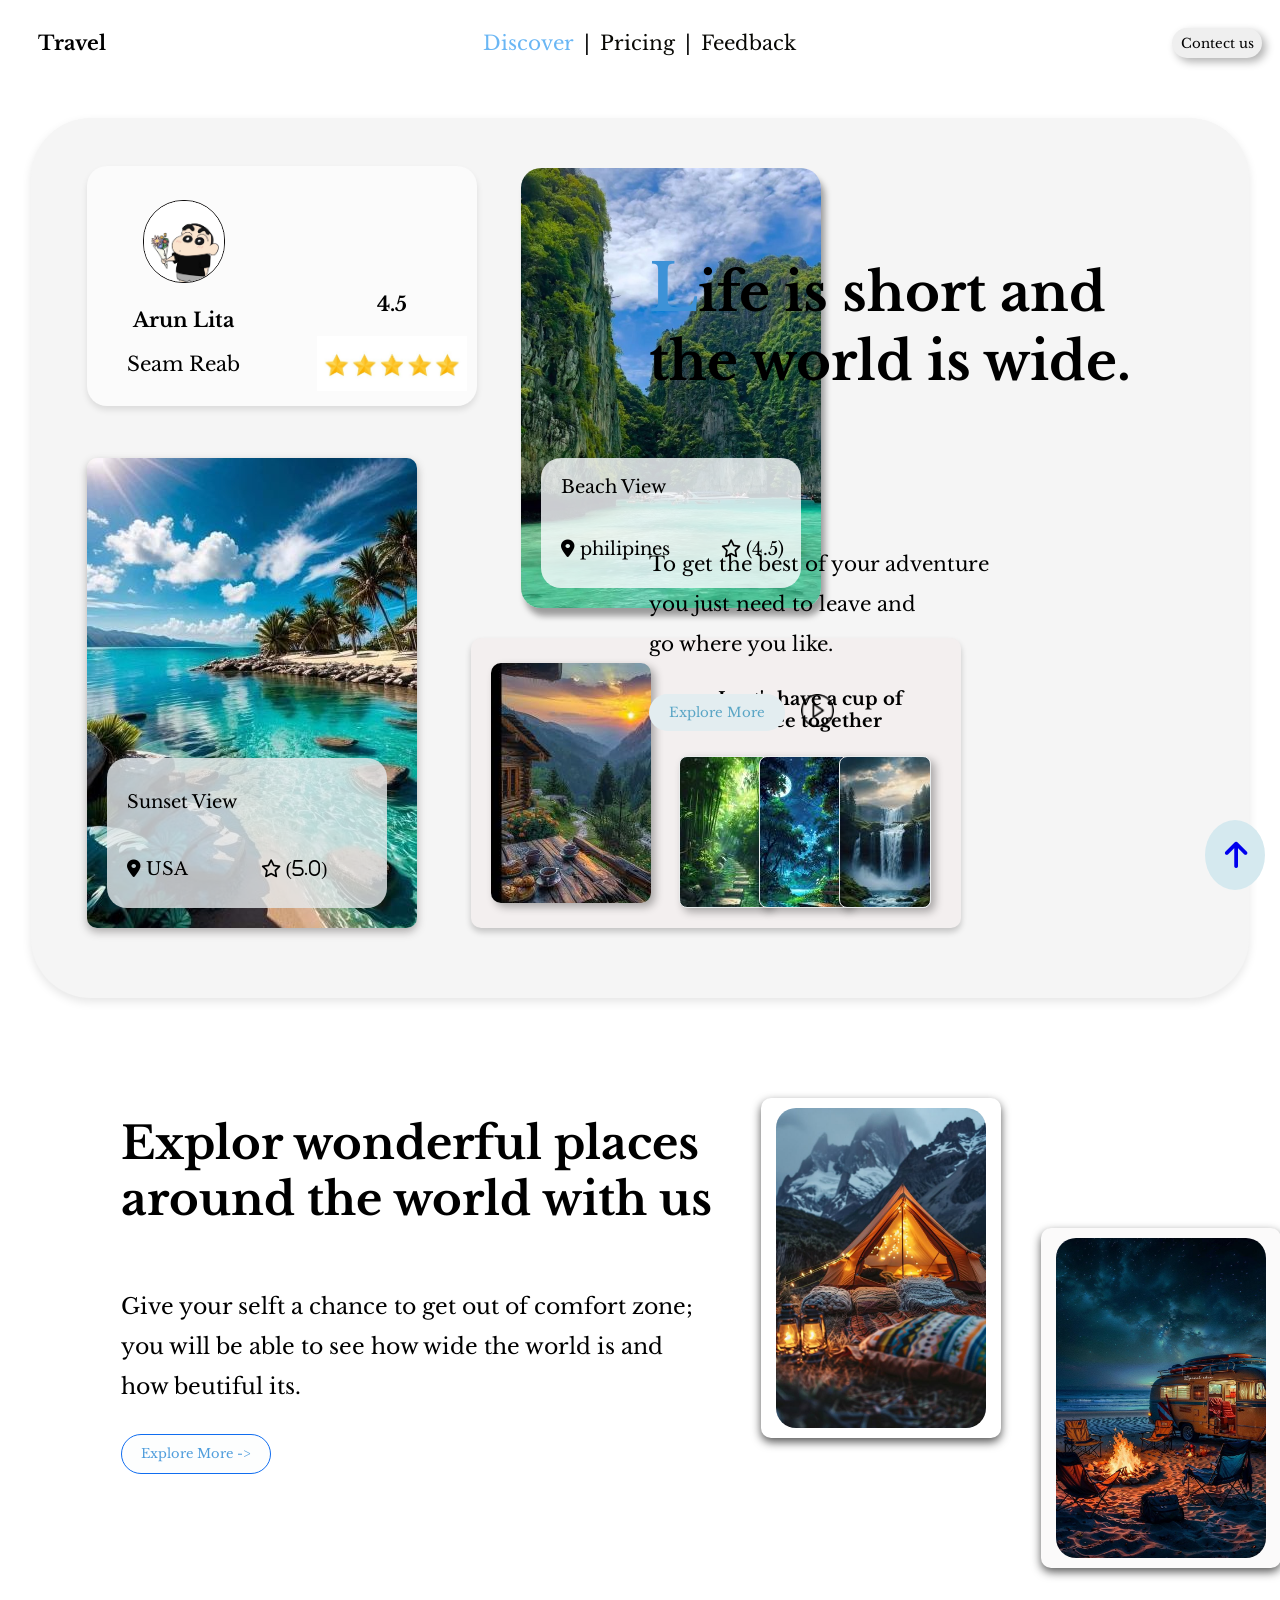
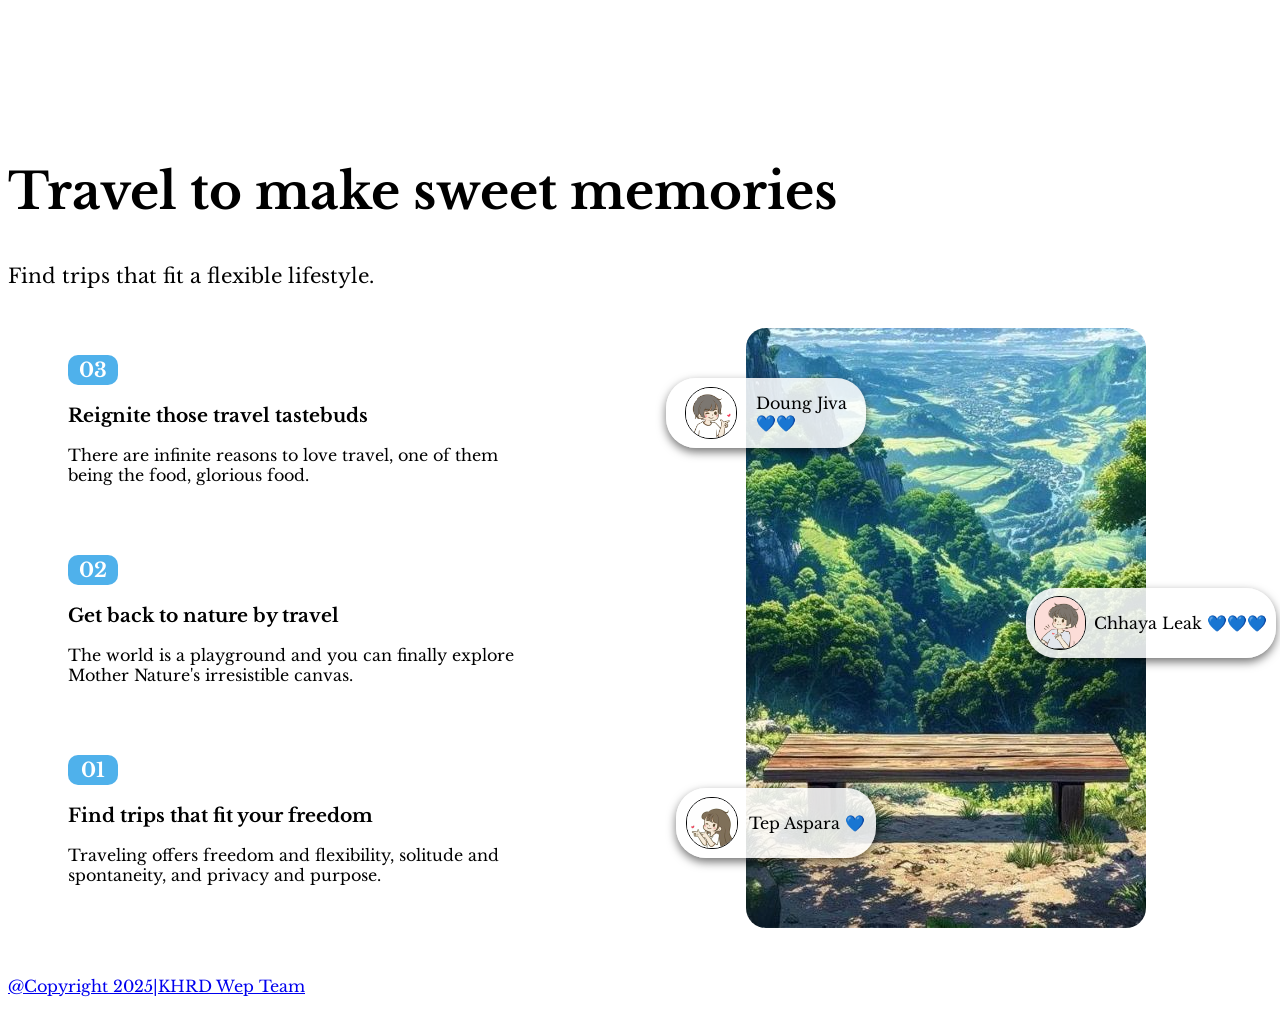
==== commit 5d42ea4c: "Final" ====
--- a/index.html
+++ b/index.html
@@ -147,7 +147,7 @@
         </div>
            </div>
     </section>
-                <div> <i class= "vit  fa-solid fa-arrow-up" ></i></div>
+                <div> <a href="#"><i class= "vit  fa-solid fa-arrow-up" ></i></a></div>
     <footer>
         <p class="last-text"><a href="#">@Copyright 2025|KHRD Wep Team</a></p></footer>
 </body>
--- a/Style.css/index.css
+++ b/Style.css/index.css
@@ -604,10 +604,15 @@
 }
 .vit{
     background-color: #d5e9ef;
-   right: 10px;
-    font-size: 40px;
+    right: 15px;
+    font-size: 30px;
     padding: 20px;
     border-radius: 50%;
     position:fixed;
     bottom: 10px;
+    width: 20px;
+    transition: 0.5s;
+}
+.vit:hover{
+    background-color: #d5e9ef
 }
